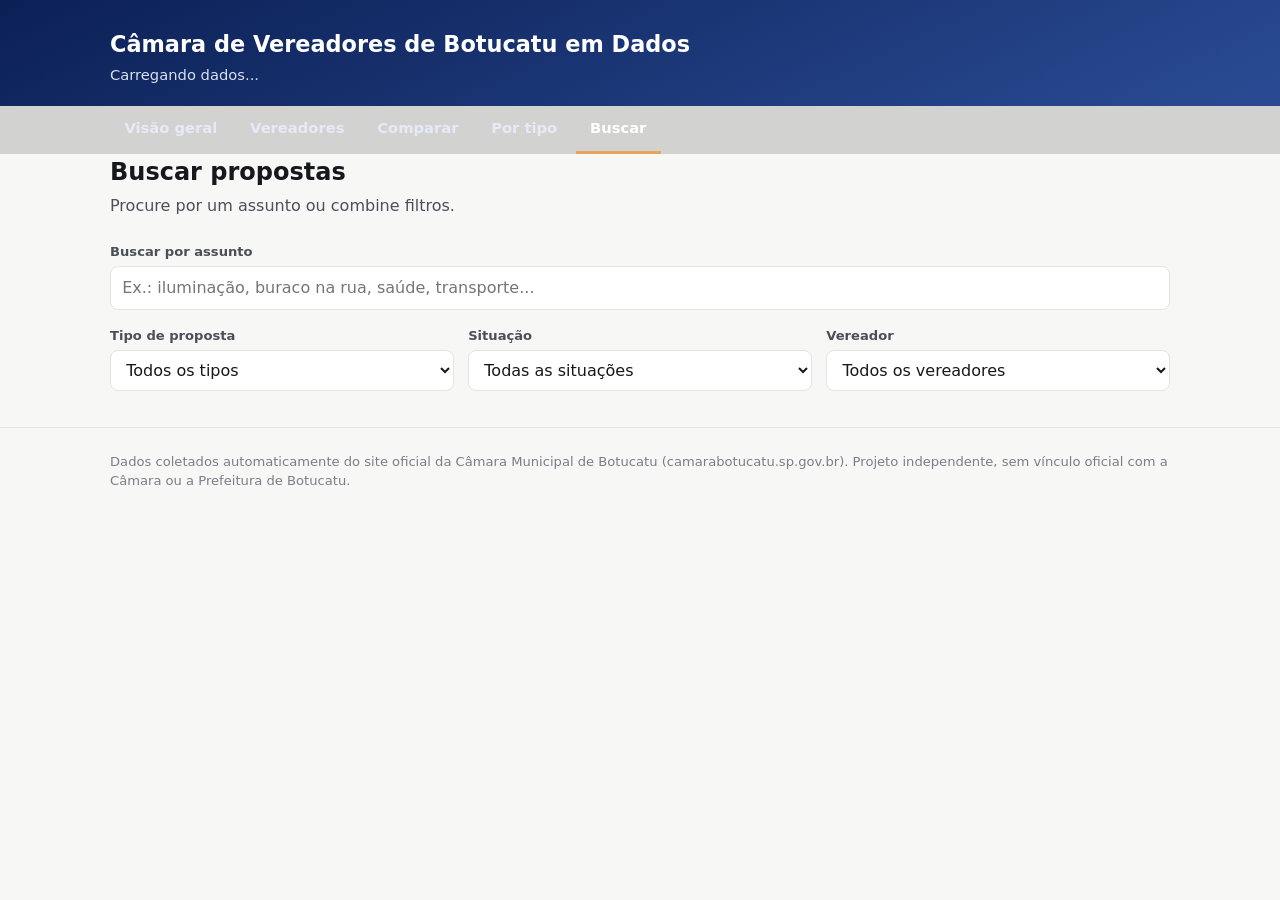
==== site/buscar.html @ a8df569b "Adiciona site público estático (HTML/CSS/JS) com identidade visual da Câmara 5 páginas (visão geral," ====
<!doctype html>
<html lang="pt-BR">
<head>
<meta charset="utf-8">
<meta name="viewport" content="width=device-width, initial-scale=1">
<title>Buscar propostas — Câmara de Botucatu em Dados</title>
<meta name="description" content="Busque propostas dos vereadores de Botucatu por assunto, tipo, situação ou vereador.">
<link rel="stylesheet" href="assets/style.css">
</head>
<body>
<header class="site-header" id="site-header"></header>
<nav class="site-nav" id="site-nav"></nav>

<main class="container">
  <h2 class="page-title">Buscar propostas</h2>
  <p class="page-subtitle">Procure por um assunto ou combine filtros.</p>

  <div class="field">
    <label class="field-label" for="f-texto">Buscar por assunto</label>
    <input type="search" id="f-texto" placeholder="Ex.: iluminação, buraco na rua, saúde, transporte...">
  </div>

  <div class="filters-row">
    <div class="field"><label class="field-label" for="f-tipo">Tipo de proposta</label><select id="f-tipo"><option value="">Todos os tipos</option></select></div>
    <div class="field"><label class="field-label" for="f-situacao">Situação</label><select id="f-situacao"><option value="">Todas as situações</option></select></div>
    <div class="field"><label class="field-label" for="f-vereador">Vereador</label><select id="f-vereador"><option value="">Todos os vereadores</option></select></div>
  </div>

  <p id="contador-resultados" class="section-caption"></p>
  <div id="tabela-busca"></div>
</main>

<footer class="site-footer" id="site-footer"></footer>

<script src="assets/data.js"></script>
<script src="assets/layout.js"></script>
<script>
montarLayout("buscar");

CamaraData.carregar().then(({ proposituras, vereadores, meta }) => {
  atualizarCabecalho(meta);

  const selTipo = document.getElementById("f-tipo");
  const selSituacao = document.getElementById("f-situacao");
  const selVereador = document.getElementById("f-vereador");
  const inputTexto = document.getElementById("f-texto");

  [...new Set(proposituras.map((p) => p.tipo))].sort().forEach((t) => {
    selTipo.innerHTML += `<option value="${CamaraData.escapeHtml(t)}">${CamaraData.escapeHtml(t)}</option>`;
  });
  [...new Set(proposituras.map((p) => p.situacao).filter(Boolean))].sort().forEach((s) => {
    selSituacao.innerHTML += `<option value="${CamaraData.escapeHtml(s)}">${CamaraData.escapeHtml(s)}</option>`;
  });
  vereadores
    .slice()
    .sort((a, b) => CamaraData.nomeExibicao(a).localeCompare(CamaraData.nomeExibicao(b)))
    .forEach((v) => {
    selVereador.innerHTML += `<option value="${v.id}">${CamaraData.escapeHtml(CamaraData.nomeExibicao(v))}</option>`;
  });

  function aplicarFiltros() {
    let resultado = proposituras;
    const texto = inputTexto.value.trim().toLowerCase();
    if (texto) resultado = resultado.filter((p) => (p.ementa || "").toLowerCase().includes(texto));
    if (selTipo.value) resultado = resultado.filter((p) => p.tipo === selTipo.value);
    if (selSituacao.value) resultado = resultado.filter((p) => p.situacao === selSituacao.value);
    if (selVereador.value) {
      const idVereador = Number(selVereador.value);
      resultado = resultado.filter((p) => (p.autores || []).includes(idVereador));
    }
    document.getElementById("contador-resultados").textContent = `${resultado.length} resultado(s)`;
    CamaraData.tabelaProposituras("tabela-busca", resultado);
  }

  [inputTexto, selTipo, selSituacao, selVereador].forEach((el) => el.addEventListener("input", aplicarFiltros));
  aplicarFiltros();
});
</script>
</body>
</html>
---- site/assets/style.css ----
/* Câmara de Botucatu em Dados — identidade visual baseada no site oficial
   (camarabotucatu.sp.gov.br): azul-marinho + dourado. */

:root {
  color-scheme: light;
  --navy: #0b2055;
  --navy-light: #2a4b94;
  --gold: #e5a45a;
  --gold-dark: #b97a2e;

  --bg: #f7f7f5;
  --surface: #ffffff;
  --text: #16181d;
  --text-secondary: #4b4f58;
  --text-muted: #7a7e87;
  --border: #e4e4e0;

  /* paleta categórica validada (acessível) - usada só para dados, não para o chrome */
  --cat-normativos: #2a78d6;
  --cat-fiscalizacao: #eb6834;
  --cat-manifestacoes: #1baf7a;
  --cat-outros: #eda100;

  /* status (fixos, com significado - nunca reaproveitados como cor de série) */
  --status-aprovado: #0ca30c;
  --status-rejeitado: #d03b3b;
  --status-tramitando: #d98c00;
  --status-arquivado: #ec835a;
  --status-outro: #7a7e87;

  --radius: 12px;
  --shadow: 0 1px 2px rgba(11, 32, 85, 0.06), 0 1px 12px rgba(11, 32, 85, 0.06);
}

@media (prefers-color-scheme: dark) {
  :root:where(:not([data-theme="light"])) {
    color-scheme: dark;
    --bg: #0f1115;
    --surface: #171a21;
    --text: #f3f4f6;
    --text-secondary: #c3c6cf;
    --text-muted: #8b8f99;
    --border: #2a2e37;
    --shadow: 0 1px 2px rgba(0, 0, 0, 0.3), 0 1px 12px rgba(0, 0, 0, 0.3);
  }
}
:root[data-theme="dark"] {
  color-scheme: dark;
  --bg: #0f1115;
  --surface: #171a21;
  --text: #f3f4f6;
  --text-secondary: #c3c6cf;
  --text-muted: #8b8f99;
  --border: #2a2e37;
  --shadow: 0 1px 2px rgba(0, 0, 0, 0.3), 0 1px 12px rgba(0, 0, 0, 0.3);
}

* { box-sizing: border-box; }

html, body {
  margin: 0;
  padding: 0;
  background: var(--bg);
  color: var(--text);
  font-family: system-ui, -apple-system, "Segoe UI", Roboto, sans-serif;
  line-height: 1.5;
  -webkit-font-smoothing: antialiased;
}

a { color: var(--navy-light); }
:root[data-theme="dark"] a, @media (prefers-color-scheme: dark) { }
a:hover { color: var(--gold-dark); }

.container {
  max-width: 1100px;
  margin: 0 auto;
  padding: 0 1.25rem;
}

/* ---------- Cabeçalho ---------- */
.site-header {
  background: linear-gradient(155deg, var(--navy) 0%, var(--navy-light) 100%);
  color: #fff;
  padding: 1.75rem 0 1.25rem;
}
.site-header .container {
  display: flex;
  align-items: center;
  gap: 1rem;
  flex-wrap: wrap;
}
.site-header img.brasao {
  height: 56px;
  width: auto;
  filter: drop-shadow(1px 1px 3px rgba(0,0,0,.35));
}
.site-header h1 {
  font-size: 1.4rem;
  margin: 0;
  font-weight: 700;
}
.site-header p {
  margin: .15rem 0 0;
  color: #dbe0f0;
  font-size: .92rem;
  max-width: 640px;
}
.header-text { flex: 1; min-width: 240px; }

/* ---------- Navegação ---------- */
.site-nav {
  background: rgba(0,0,0,.15);
}
.site-nav .container {
  display: flex;
  gap: .25rem;
  flex-wrap: wrap;
}
.site-nav a {
  color: #e7eaf6;
  text-decoration: none;
  padding: .7rem .9rem;
  font-size: .92rem;
  font-weight: 600;
  border-bottom: 3px solid transparent;
  transition: border-color .15s ease, color .15s ease;
}
.site-nav a:hover { color: #fff; }
.site-nav a.active {
  color: #fff;
  border-bottom-color: var(--gold);
}

/* ---------- Layout geral ---------- */
main { padding: 1.75rem 0 3rem; }
h2.page-title { font-size: 1.5rem; margin: 0 0 .25rem; }
.page-subtitle { color: var(--text-secondary); margin: 0 0 1.5rem; max-width: 720px; }
.section-title { font-size: 1.1rem; margin: 2rem 0 .25rem; }
.section-caption { color: var(--text-muted); font-size: .88rem; margin: 0 0 1rem; }

/* ---------- Cartões / grid ---------- */
.grid {
  display: grid;
  gap: 1rem;
  grid-template-columns: repeat(auto-fit, minmax(200px, 1fr));
}
.card {
  background: var(--surface);
  border: 1px solid var(--border);
  border-radius: var(--radius);
  box-shadow: var(--shadow);
  padding: 1.1rem 1.25rem;
}
.stat-tile .stat-label {
  font-size: .82rem;
  color: var(--text-muted);
  margin: 0 0 .35rem;
}
.stat-tile .stat-value {
  font-size: 1.9rem;
  font-weight: 700;
  color: var(--navy);
}
:root[data-theme="dark"] .stat-tile .stat-value,
@media (prefers-color-scheme: dark) { .stat-tile .stat-value { color: #7fa6ef; } }

.chart-card { padding: 1.25rem; }
.chart-wrap { position: relative; height: 320px; }

/* ---------- Botões / controles ---------- */
.btn {
  display: inline-block;
  background: var(--navy);
  color: #fff;
  border: none;
  border-radius: 999px;
  padding: .5rem 1rem;
  font-size: .85rem;
  font-weight: 600;
  text-decoration: none;
  cursor: pointer;
}
.btn:hover { background: var(--navy-light); color: #fff; }
.btn-gold { background: var(--gold); color: #35240a; }
.btn-gold:hover { background: var(--gold-dark); color: #fff; }

select, input[type="text"], input[type="search"] {
  font: inherit;
  padding: .55rem .7rem;
  border: 1px solid var(--border);
  border-radius: 8px;
  background: var(--surface);
  color: var(--text);
  width: 100%;
}
label.field-label {
  display: block;
  font-size: .82rem;
  font-weight: 600;
  color: var(--text-secondary);
  margin: 0 0 .3rem;
}
.field { margin-bottom: 1rem; }
.filters-row {
  display: grid;
  gap: .9rem;
  grid-template-columns: repeat(auto-fit, minmax(180px, 1fr));
  margin-bottom: 1.25rem;
}

/* pills de família / tipo de atuação (radio-like) */
.pill-group { display: flex; gap: .5rem; flex-wrap: wrap; margin-bottom: 1rem; }
.pill {
  border: 1.5px solid var(--border);
  background: var(--surface);
  color: var(--text-secondary);
  border-radius: 999px;
  padding: .45rem .9rem;
  font-size: .85rem;
  font-weight: 600;
  cursor: pointer;
}
.pill.active {
  border-color: var(--navy);
  background: var(--navy);
  color: #fff;
}

/* ---------- Tabela ---------- */
.table-wrap { overflow-x: auto; border: 1px solid var(--border); border-radius: var(--radius); }
table { width: 100%; border-collapse: collapse; background: var(--surface); font-size: .9rem; }
th, td { text-align: left; padding: .6rem .8rem; border-bottom: 1px solid var(--border); white-space: nowrap; }
td.wrap, th.wrap { white-space: normal; }
th { color: var(--text-muted); font-size: .78rem; text-transform: uppercase; letter-spacing: .03em; }
tbody tr:hover { background: rgba(11,32,85,.04); }
:root[data-theme="dark"] tbody tr:hover { background: rgba(255,255,255,.04); }

/* status pill dentro de tabela */
.status-pill {
  display: inline-block;
  padding: .15rem .55rem;
  border-radius: 999px;
  font-size: .78rem;
  font-weight: 600;
  color: #fff;
}

/* ---------- Perfil do vereador ---------- */
.perfil-header { display: flex; gap: 1.25rem; flex-wrap: wrap; align-items: flex-start; }
.perfil-header img.foto {
  width: 140px; height: 140px; object-fit: cover;
  border-radius: var(--radius);
  border: 1px solid var(--border);
  background: var(--surface);
}
.perfil-info { flex: 1; min-width: 240px; }
.perfil-info h2 { margin: 0 0 .25rem; }
details { margin-top: .6rem; }
details summary { cursor: pointer; font-weight: 600; color: var(--navy-light); }
:root[data-theme="dark"] details summary { color: #9db6ec; }

/* ---------- Rodapé ---------- */
.site-footer {
  border-top: 1px solid var(--border);
  color: var(--text-muted);
  font-size: .82rem;
  padding: 1.5rem 0 2.5rem;
}

/* ---------- Utilidades ---------- */
.empty-state { color: var(--text-muted); font-style: italic; padding: 1rem 0; }
.skeleton { color: var(--text-muted); }
.legend { display: flex; gap: 1rem; flex-wrap: wrap; font-size: .82rem; color: var(--text-secondary); margin-top: .5rem; }
.legend .dot { display: inline-block; width: 10px; height: 10px; border-radius: 50%; margin-right: .35rem; vertical-align: middle; }

@media (max-width: 640px) {
  .site-header h1 { font-size: 1.15rem; }
  .stat-tile .stat-value { font-size: 1.5rem; }
}
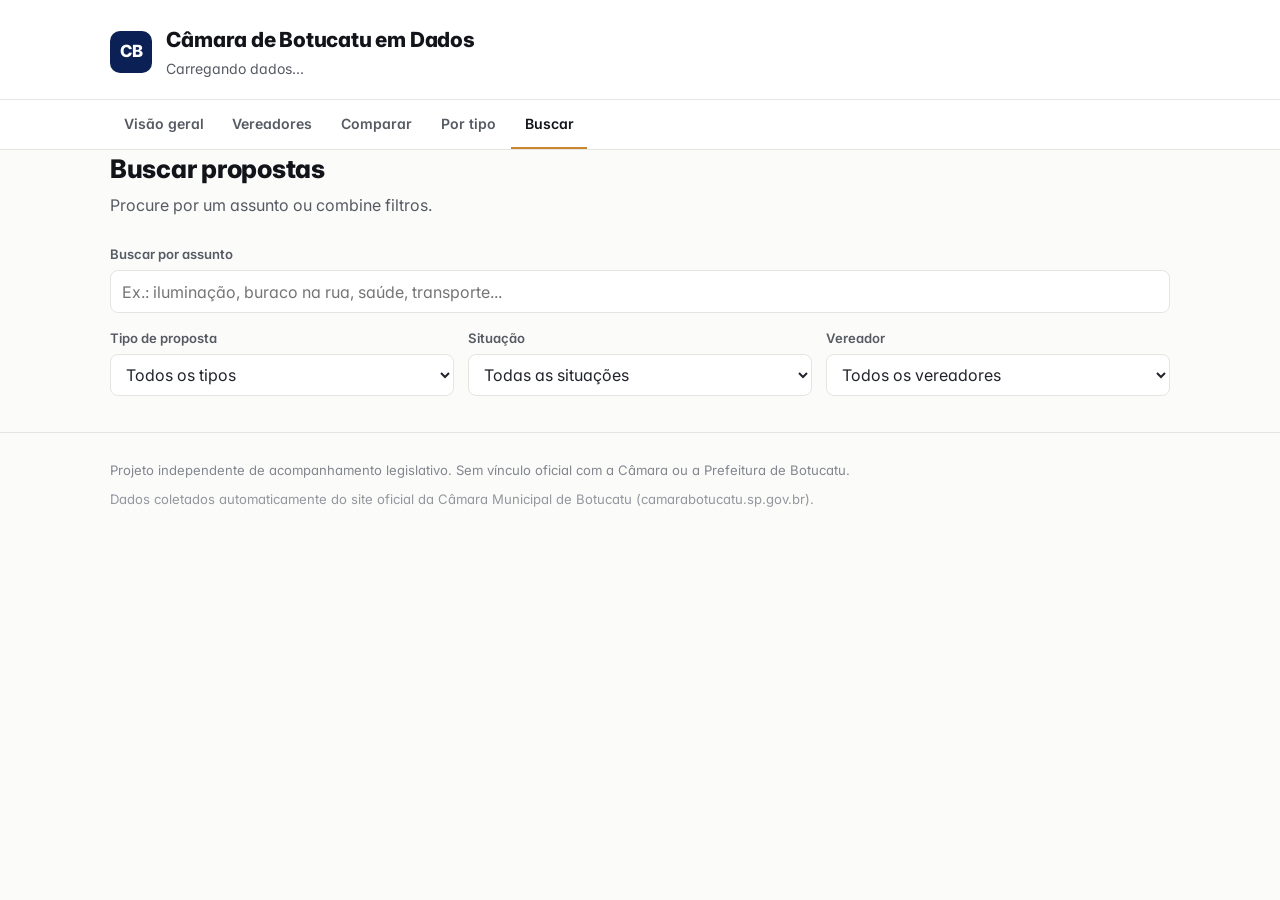
==== commit 0781664f: "Redesenha identidade visual do site e adiciona roadmap do projeto Site deixa de usar o navy/dourado " ====
--- a/site/buscar.html
+++ b/site/buscar.html
@@ -5,6 +5,9 @@
 <meta name="viewport" content="width=device-width, initial-scale=1">
 <title>Buscar propostas — Câmara de Botucatu em Dados</title>
 <meta name="description" content="Busque propostas dos vereadores de Botucatu por assunto, tipo, situação ou vereador.">
+<link rel="preconnect" href="https://fonts.googleapis.com">
+<link rel="preconnect" href="https://fonts.gstatic.com" crossorigin>
+<link href="https://fonts.googleapis.com/css2?family=Inter:wght@400;600;700;800&display=swap" rel="stylesheet">
 <link rel="stylesheet" href="assets/style.css">
 </head>
 <body>
--- a/site/assets/style.css
+++ b/site/assets/style.css
@@ -1,19 +1,21 @@
-/* Câmara de Botucatu em Dados — identidade visual baseada no site oficial
-   (camarabotucatu.sp.gov.br): azul-marinho + dourado. */
+/* Câmara de Botucatu em Dados — ferramenta independente de acompanhamento
+   legislativo. Usa o azul-marinho da Câmara apenas como referência sutil
+   (texto/acentos), não como identidade visual copiada - o objetivo é parecer
+   um produto de dados moderno, não uma extensão do site institucional. */
 
 :root {
   color-scheme: light;
   --navy: #0b2055;
-  --navy-light: #2a4b94;
-  --gold: #e5a45a;
-  --gold-dark: #b97a2e;
-
-  --bg: #f7f7f5;
+  --navy-soft: #eef1f9;
+  --gold: #c8862f;
+
+  --ink: #12141a;
+  --bg: #fbfbfa;
   --surface: #ffffff;
-  --text: #16181d;
-  --text-secondary: #4b4f58;
-  --text-muted: #7a7e87;
-  --border: #e4e4e0;
+  --text: #21242b;
+  --text-secondary: #565a63;
+  --text-muted: #83868f;
+  --border: #e6e5e1;
 
   /* paleta categórica validada (acessível) - usada só para dados, não para o chrome */
   --cat-normativos: #2a78d6;
@@ -26,33 +28,37 @@
   --status-rejeitado: #d03b3b;
   --status-tramitando: #d98c00;
   --status-arquivado: #ec835a;
-  --status-outro: #7a7e87;
-
-  --radius: 12px;
-  --shadow: 0 1px 2px rgba(11, 32, 85, 0.06), 0 1px 12px rgba(11, 32, 85, 0.06);
+  --status-outro: #83868f;
+
+  --radius: 10px;
+  --shadow: 0 1px 2px rgba(18, 20, 26, 0.04), 0 4px 16px rgba(18, 20, 26, 0.04);
 }
 
 @media (prefers-color-scheme: dark) {
   :root:where(:not([data-theme="light"])) {
     color-scheme: dark;
+    --navy-soft: #182036;
     --bg: #0f1115;
     --surface: #171a21;
-    --text: #f3f4f6;
-    --text-secondary: #c3c6cf;
-    --text-muted: #8b8f99;
+    --ink: #f4f5f7;
+    --text: #e7e8ea;
+    --text-secondary: #b7bac2;
+    --text-muted: #888c96;
     --border: #2a2e37;
-    --shadow: 0 1px 2px rgba(0, 0, 0, 0.3), 0 1px 12px rgba(0, 0, 0, 0.3);
+    --shadow: 0 1px 2px rgba(0, 0, 0, 0.3), 0 4px 16px rgba(0, 0, 0, 0.3);
   }
 }
 :root[data-theme="dark"] {
   color-scheme: dark;
+  --navy-soft: #182036;
   --bg: #0f1115;
   --surface: #171a21;
-  --text: #f3f4f6;
-  --text-secondary: #c3c6cf;
-  --text-muted: #8b8f99;
+  --ink: #f4f5f7;
+  --text: #e7e8ea;
+  --text-secondary: #b7bac2;
+  --text-muted: #888c96;
   --border: #2a2e37;
-  --shadow: 0 1px 2px rgba(0, 0, 0, 0.3), 0 1px 12px rgba(0, 0, 0, 0.3);
+  --shadow: 0 1px 2px rgba(0, 0, 0, 0.3), 0 4px 16px rgba(0, 0, 0, 0.3);
 }
 
 * { box-sizing: border-box; }
@@ -62,14 +68,16 @@
   padding: 0;
   background: var(--bg);
   color: var(--text);
-  font-family: system-ui, -apple-system, "Segoe UI", Roboto, sans-serif;
+  font-family: "Inter", system-ui, -apple-system, "Segoe UI", sans-serif;
   line-height: 1.5;
   -webkit-font-smoothing: antialiased;
-}
-
-a { color: var(--navy-light); }
-:root[data-theme="dark"] a, @media (prefers-color-scheme: dark) { }
-a:hover { color: var(--gold-dark); }
+  font-feature-settings: "cv11", "ss01";
+}
+
+h1, h2, h3, .stat-value { letter-spacing: -0.01em; }
+
+a { color: var(--navy); text-underline-offset: 2px; }
+a:hover { color: var(--gold); }
 
 .container {
   max-width: 1100px;
@@ -79,69 +87,82 @@
 
 /* ---------- Cabeçalho ---------- */
 .site-header {
-  background: linear-gradient(155deg, var(--navy) 0%, var(--navy-light) 100%);
-  color: #fff;
-  padding: 1.75rem 0 1.25rem;
+  background: var(--surface);
+  border-bottom: 1px solid var(--border);
+  padding: 1.5rem 0 1.25rem;
 }
 .site-header .container {
   display: flex;
   align-items: center;
-  gap: 1rem;
+  gap: .9rem;
   flex-wrap: wrap;
 }
-.site-header img.brasao {
-  height: 56px;
-  width: auto;
-  filter: drop-shadow(1px 1px 3px rgba(0,0,0,.35));
+.site-header .brandmark {
+  width: 42px;
+  height: 42px;
+  flex: none;
+  border-radius: 10px;
+  background: var(--navy);
+  color: #fff;
+  display: flex;
+  align-items: center;
+  justify-content: center;
+  font-weight: 800;
+  font-size: 1.05rem;
 }
 .site-header h1 {
-  font-size: 1.4rem;
+  font-size: 1.3rem;
   margin: 0;
-  font-weight: 700;
+  font-weight: 800;
+  color: var(--ink);
 }
 .site-header p {
-  margin: .15rem 0 0;
-  color: #dbe0f0;
-  font-size: .92rem;
+  margin: .2rem 0 0;
+  color: var(--text-secondary);
+  font-size: .88rem;
   max-width: 640px;
 }
 .header-text { flex: 1; min-width: 240px; }
 
 /* ---------- Navegação ---------- */
 .site-nav {
-  background: rgba(0,0,0,.15);
+  background: var(--surface);
+  border-bottom: 1px solid var(--border);
+  position: sticky;
+  top: 0;
+  z-index: 10;
 }
 .site-nav .container {
   display: flex;
-  gap: .25rem;
+  gap: .1rem;
   flex-wrap: wrap;
 }
 .site-nav a {
-  color: #e7eaf6;
+  color: var(--text-secondary);
   text-decoration: none;
-  padding: .7rem .9rem;
-  font-size: .92rem;
-  font-weight: 600;
-  border-bottom: 3px solid transparent;
+  padding: .8rem .85rem;
+  font-size: .88rem;
+  font-weight: 600;
+  border-bottom: 2px solid transparent;
   transition: border-color .15s ease, color .15s ease;
 }
-.site-nav a:hover { color: #fff; }
+.site-nav a:hover { color: var(--ink); }
 .site-nav a.active {
-  color: #fff;
+  color: var(--ink);
   border-bottom-color: var(--gold);
 }
 
 /* ---------- Layout geral ---------- */
-main { padding: 1.75rem 0 3rem; }
-h2.page-title { font-size: 1.5rem; margin: 0 0 .25rem; }
-.page-subtitle { color: var(--text-secondary); margin: 0 0 1.5rem; max-width: 720px; }
-.section-title { font-size: 1.1rem; margin: 2rem 0 .25rem; }
-.section-caption { color: var(--text-muted); font-size: .88rem; margin: 0 0 1rem; }
+main { padding: 2rem 0 3rem; }
+h2.page-title { font-size: 1.6rem; margin: 0 0 .3rem; font-weight: 800; color: var(--ink); }
+.page-subtitle { color: var(--text-secondary); margin: 0 0 1.75rem; max-width: 720px; }
+.section-title { font-size: 1.05rem; margin: 2.25rem 0 .3rem; font-weight: 700; color: var(--ink); }
+.section-caption { color: var(--text-muted); font-size: .86rem; margin: 0 0 1rem; }
 
 /* ---------- Cartões / grid ---------- */
 .grid {
   display: grid;
-  gap: 1rem;
+  gap: .9rem;
   grid-template-columns: repeat(auto-fit, minmax(200px, 1fr));
 }
 .card {
@@ -151,18 +172,22 @@
   box-shadow: var(--shadow);
   padding: 1.1rem 1.25rem;
 }
+.stat-tile { position: relative; overflow: hidden; }
 .stat-tile .stat-label {
-  font-size: .82rem;
+  font-size: .8rem;
   color: var(--text-muted);
-  margin: 0 0 .35rem;
+  margin: 0 0 .4rem;
+  font-weight: 600;
 }
 .stat-tile .stat-value {
-  font-size: 1.9rem;
-  font-weight: 700;
+  font-size: 2rem;
+  font-weight: 800;
   color: var(--navy);
 }
-:root[data-theme="dark"] .stat-tile .stat-value,
-@media (prefers-color-scheme: dark) { .stat-tile .stat-value { color: #7fa6ef; } }
+:root[data-theme="dark"] .stat-tile .stat-value { color: #8fb3ef; }
+@media (prefers-color-scheme: dark) {
+  :root:where(:not([data-theme="light"])) .stat-tile .stat-value { color: #8fb3ef; }
+}
 
 .chart-card { padding: 1.25rem; }
 .chart-wrap { position: relative; height: 320px; }
@@ -170,19 +195,23 @@
 /* ---------- Botões / controles ---------- */
 .btn {
   display: inline-block;
+  background: transparent;
+  color: var(--navy);
+  border: 1.5px solid var(--border);
+  border-radius: 999px;
+  padding: .4rem .85rem;
+  font-size: .82rem;
+  font-weight: 600;
+  text-decoration: none;
+  cursor: pointer;
+}
+.btn:hover { border-color: var(--navy); background: var(--navy-soft); color: var(--navy); }
+.btn-primary {
   background: var(--navy);
   color: #fff;
-  border: none;
-  border-radius: 999px;
-  padding: .5rem 1rem;
-  font-size: .85rem;
-  font-weight: 600;
-  text-decoration: none;
-  cursor: pointer;
-}
-.btn:hover { background: var(--navy-light); color: #fff; }
-.btn-gold { background: var(--gold); color: #35240a; }
-.btn-gold:hover { background: var(--gold-dark); color: #fff; }
+  border-color: var(--navy);
+}
+.btn-primary:hover { background: #142a68; color: #fff; }
 
 select, input[type="text"], input[type="search"] {
   font: inherit;
@@ -193,6 +222,7 @@
   color: var(--text);
   width: 100%;
 }
+select:focus, input:focus { outline: 2px solid var(--navy-soft); border-color: var(--navy); }
 label.field-label {
   display: block;
   font-size: .82rem;
@@ -222,58 +252,65 @@
 }
 .pill.active {
   border-color: var(--navy);
-  background: var(--navy);
-  color: #fff;
+  background: var(--navy-soft);
+  color: var(--navy);
 }
 
 /* ---------- Tabela ---------- */
 .table-wrap { overflow-x: auto; border: 1px solid var(--border); border-radius: var(--radius); }
-table { width: 100%; border-collapse: collapse; background: var(--surface); font-size: .9rem; }
-th, td { text-align: left; padding: .6rem .8rem; border-bottom: 1px solid var(--border); white-space: nowrap; }
+table { width: 100%; border-collapse: collapse; background: var(--surface); font-size: .89rem; }
+th, td { text-align: left; padding: .65rem .8rem; border-bottom: 1px solid var(--border); white-space: nowrap; }
 td.wrap, th.wrap { white-space: normal; }
-th { color: var(--text-muted); font-size: .78rem; text-transform: uppercase; letter-spacing: .03em; }
-tbody tr:hover { background: rgba(11,32,85,.04); }
-:root[data-theme="dark"] tbody tr:hover { background: rgba(255,255,255,.04); }
+th { color: var(--text-muted); font-size: .76rem; text-transform: uppercase; letter-spacing: .04em; font-weight: 700; }
+tbody tr:hover { background: var(--navy-soft); }
 
 /* status pill dentro de tabela */
 .status-pill {
   display: inline-block;
   padding: .15rem .55rem;
   border-radius: 999px;
-  font-size: .78rem;
-  font-weight: 600;
+  font-size: .76rem;
+  font-weight: 700;
   color: #fff;
 }
 
 /* ---------- Perfil do vereador ---------- */
 .perfil-header { display: flex; gap: 1.25rem; flex-wrap: wrap; align-items: flex-start; }
 .perfil-header img.foto {
-  width: 140px; height: 140px; object-fit: cover;
+  width: 132px; height: 132px; object-fit: cover;
   border-radius: var(--radius);
   border: 1px solid var(--border);
   background: var(--surface);
 }
 .perfil-info { flex: 1; min-width: 240px; }
-.perfil-info h2 { margin: 0 0 .25rem; }
+.perfil-info h2 { margin: 0 0 .25rem; font-weight: 800; color: var(--ink); }
 details { margin-top: .6rem; }
-details summary { cursor: pointer; font-weight: 600; color: var(--navy-light); }
-:root[data-theme="dark"] details summary { color: #9db6ec; }
+details summary { cursor: pointer; font-weight: 600; color: var(--navy); }
 
 /* ---------- Rodapé ---------- */
 .site-footer {
   border-top: 1px solid var(--border);
   color: var(--text-muted);
   font-size: .82rem;
-  padding: 1.5rem 0 2.5rem;
-}
+  padding: 1.75rem 0 2.5rem;
+}
+.site-footer .fonte-oficial {
+  display: flex;
+  align-items: center;
+  gap: .5rem;
+  margin-top: .6rem;
+  opacity: .85;
+}
+.site-footer .fonte-oficial img { height: 22px; width: auto; }
 
 /* ---------- Utilidades ---------- */
 .empty-state { color: var(--text-muted); font-style: italic; padding: 1rem 0; }
-.skeleton { color: var(--text-muted); }
 .legend { display: flex; gap: 1rem; flex-wrap: wrap; font-size: .82rem; color: var(--text-secondary); margin-top: .5rem; }
 .legend .dot { display: inline-block; width: 10px; height: 10px; border-radius: 50%; margin-right: .35rem; vertical-align: middle; }
 
 @media (max-width: 640px) {
-  .site-header h1 { font-size: 1.15rem; }
-  .stat-tile .stat-value { font-size: 1.5rem; }
-}
+  .site-header h1 { font-size: 1.1rem; }
+  .stat-tile .stat-value { font-size: 1.6rem; }
+  .site-nav .container { gap: 0; }
+  .site-nav a { padding: .7rem .55rem; font-size: .82rem; }
+}
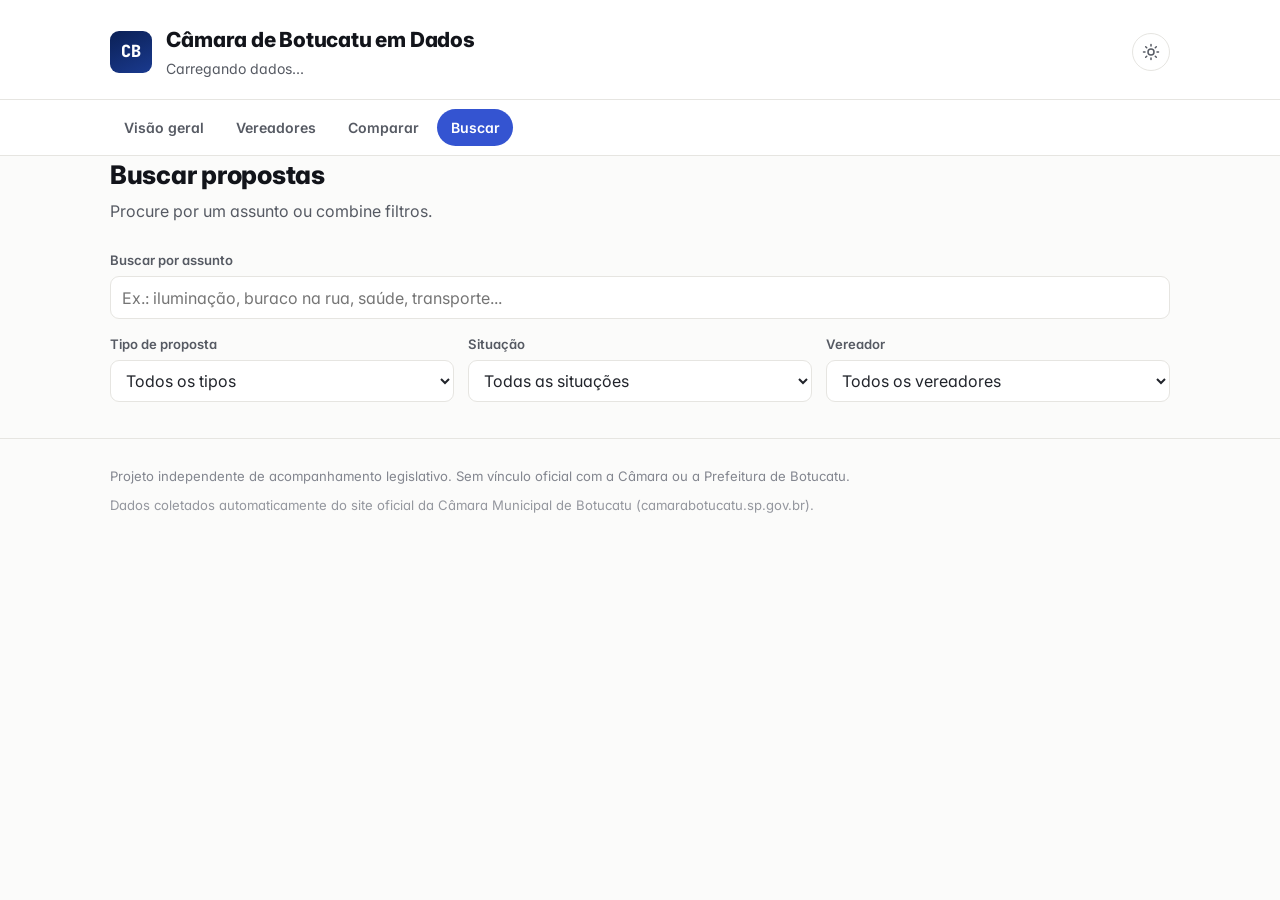
==== commit 4aef5748: "Modernização visual: identidade tipo dashboard SaaS - Números em fonte monoespaçada (JetBrains Mono)" ====
--- a/site/buscar.html
+++ b/site/buscar.html
@@ -2,12 +2,13 @@
 <html lang="pt-BR">
 <head>
 <meta charset="utf-8">
+<script>(function(){var t=localStorage.getItem("tema");if(t)document.documentElement.setAttribute("data-theme",t);})();</script>
 <meta name="viewport" content="width=device-width, initial-scale=1">
 <title>Buscar propostas — Câmara de Botucatu em Dados</title>
 <meta name="description" content="Busque propostas dos vereadores de Botucatu por assunto, tipo, situação ou vereador.">
 <link rel="preconnect" href="https://fonts.googleapis.com">
 <link rel="preconnect" href="https://fonts.gstatic.com" crossorigin>
-<link href="https://fonts.googleapis.com/css2?family=Inter:wght@400;600;700;800&display=swap" rel="stylesheet">
+<link href="https://fonts.googleapis.com/css2?family=Inter:wght@400;500;600;700;800&family=JetBrains+Mono:wght@500;700&display=swap" rel="stylesheet">
 <link rel="stylesheet" href="assets/style.css">
 </head>
 <body>
--- a/site/assets/style.css
+++ b/site/assets/style.css
@@ -8,14 +8,19 @@
   --navy: #0b2055;
   --navy-soft: #eef1f9;
   --gold: #c8862f;
+  --accent: #3454d1;
+  --accent-soft: #e8ecfc;
+  --accent-ink: #ffffff;
 
   --ink: #12141a;
   --bg: #fbfbfa;
   --surface: #ffffff;
+  --surface-raised: #ffffff;
   --text: #21242b;
   --text-secondary: #565a63;
   --text-muted: #83868f;
   --border: #e6e5e1;
+  --border-strong: #d8d7d1;
 
   /* paleta categórica validada (acessível) - usada só para dados, não para o chrome */
   --cat-normativos: #2a78d6;
@@ -30,35 +35,52 @@
   --status-arquivado: #ec835a;
   --status-outro: #83868f;
 
-  --radius: 10px;
-  --shadow: 0 1px 2px rgba(18, 20, 26, 0.04), 0 4px 16px rgba(18, 20, 26, 0.04);
+  --font: "Inter", system-ui, -apple-system, "Segoe UI", sans-serif;
+  --mono: "JetBrains Mono", ui-monospace, "SFMono-Regular", Menlo, Consolas, monospace;
+
+  --radius: 14px;
+  --radius-sm: 9px;
+  --shadow: 0 1px 1px rgba(18, 20, 26, 0.03), 0 2px 8px rgba(18, 20, 26, 0.05);
+  --shadow-hover: 0 2px 4px rgba(18, 20, 26, 0.05), 0 10px 24px rgba(18, 20, 26, 0.08);
 }
 
 @media (prefers-color-scheme: dark) {
   :root:where(:not([data-theme="light"])) {
     color-scheme: dark;
     --navy-soft: #182036;
-    --bg: #0f1115;
-    --surface: #171a21;
+    --accent: #7c94f5;
+    --accent-soft: #1d2542;
+    --accent-ink: #0f1115;
+    --bg: #0b0d11;
+    --surface: #14161c;
+    --surface-raised: #191c23;
     --ink: #f4f5f7;
     --text: #e7e8ea;
     --text-secondary: #b7bac2;
     --text-muted: #888c96;
-    --border: #2a2e37;
-    --shadow: 0 1px 2px rgba(0, 0, 0, 0.3), 0 4px 16px rgba(0, 0, 0, 0.3);
+    --border: #262932;
+    --border-strong: #33363f;
+    --shadow: 0 1px 1px rgba(0, 0, 0, 0.35), 0 2px 8px rgba(0, 0, 0, 0.35);
+    --shadow-hover: 0 2px 4px rgba(0, 0, 0, 0.4), 0 12px 28px rgba(0, 0, 0, 0.45);
   }
 }
 :root[data-theme="dark"] {
   color-scheme: dark;
   --navy-soft: #182036;
-  --bg: #0f1115;
-  --surface: #171a21;
+  --accent: #7c94f5;
+  --accent-soft: #1d2542;
+  --accent-ink: #0f1115;
+  --bg: #0b0d11;
+  --surface: #14161c;
+  --surface-raised: #191c23;
   --ink: #f4f5f7;
   --text: #e7e8ea;
   --text-secondary: #b7bac2;
   --text-muted: #888c96;
-  --border: #2a2e37;
-  --shadow: 0 1px 2px rgba(0, 0, 0, 0.3), 0 4px 16px rgba(0, 0, 0, 0.3);
+  --border: #262932;
+  --border-strong: #33363f;
+  --shadow: 0 1px 1px rgba(0, 0, 0, 0.35), 0 2px 8px rgba(0, 0, 0, 0.35);
+  --shadow-hover: 0 2px 4px rgba(0, 0, 0, 0.4), 0 12px 28px rgba(0, 0, 0, 0.45);
 }
 
 * { box-sizing: border-box; }
@@ -68,15 +90,21 @@
   padding: 0;
   background: var(--bg);
   color: var(--text);
-  font-family: "Inter", system-ui, -apple-system, "Segoe UI", sans-serif;
+  font-family: var(--font);
   line-height: 1.5;
   -webkit-font-smoothing: antialiased;
   font-feature-settings: "cv11", "ss01";
+  transition: background-color .2s ease, color .2s ease;
 }
 
 h1, h2, h3, .stat-value { letter-spacing: -0.01em; }
 
-a { color: var(--navy); text-underline-offset: 2px; }
+.stat-value, .mono, td.num {
+  font-family: var(--mono);
+  font-variant-numeric: tabular-nums;
+}
+
+a { color: var(--accent); text-underline-offset: 2px; }
 a:hover { color: var(--gold); }
 
 .container {
@@ -101,14 +129,15 @@
   width: 42px;
   height: 42px;
   flex: none;
-  border-radius: 10px;
-  background: var(--navy);
+  border-radius: var(--radius-sm);
+  background: linear-gradient(155deg, var(--navy), #1a3a8f);
   color: #fff;
   display: flex;
   align-items: center;
   justify-content: center;
   font-weight: 800;
   font-size: 1.05rem;
+  font-family: var(--mono);
 }
 .site-header h1 {
   font-size: 1.3rem;
@@ -124,6 +153,26 @@
 }
 .header-text { flex: 1; min-width: 240px; }
 
+.theme-toggle {
+  flex: none;
+  width: 38px;
+  height: 38px;
+  display: flex;
+  align-items: center;
+  justify-content: center;
+  border: 1px solid var(--border);
+  border-radius: 999px;
+  background: var(--surface);
+  color: var(--text-secondary);
+  cursor: pointer;
+  transition: border-color .15s ease, color .15s ease, background-color .15s ease;
+}
+.theme-toggle:hover { border-color: var(--accent); color: var(--accent); }
+.theme-toggle svg { width: 18px; height: 18px; }
+.theme-toggle .icon-moon { display: none; }
+:root[data-theme="dark"] .theme-toggle .icon-sun { display: none; }
+:root[data-theme="dark"] .theme-toggle .icon-moon { display: block; }
+
 /* ---------- Navegação ---------- */
 .site-nav {
   background: var(--surface);
@@ -134,23 +183,26 @@
 }
 .site-nav .container {
   display: flex;
-  gap: .1rem;
+  gap: .3rem;
   flex-wrap: wrap;
+  padding-top: .55rem;
+  padding-bottom: .55rem;
 }
 .site-nav a {
   color: var(--text-secondary);
   text-decoration: none;
-  padding: .8rem .85rem;
+  padding: .5rem .85rem;
   font-size: .88rem;
   font-weight: 600;
-  border-bottom: 2px solid transparent;
-  transition: border-color .15s ease, color .15s ease;
-}
-.site-nav a:hover { color: var(--ink); }
+  border-radius: 999px;
+  transition: background-color .15s ease, color .15s ease;
+}
+.site-nav a:hover { color: var(--ink); background: var(--surface-raised); }
 .site-nav a.active {
-  color: var(--ink);
-  border-bottom-color: var(--gold);
-}
+  color: var(--accent-ink);
+  background: var(--accent);
+}
+.site-nav a.active:hover { color: var(--accent-ink); }
 
 /* ---------- Layout geral ---------- */
 main { padding: 2rem 0 3rem; }
@@ -171,23 +223,31 @@
   border-radius: var(--radius);
   box-shadow: var(--shadow);
   padding: 1.1rem 1.25rem;
-}
+  transition: box-shadow .18s ease, border-color .18s ease, transform .18s ease;
+}
+.card:hover { box-shadow: var(--shadow-hover); border-color: var(--border-strong); }
 .stat-tile { position: relative; overflow: hidden; }
+.stat-tile::before {
+  content: "";
+  position: absolute;
+  inset: 0 0 auto 0;
+  height: 3px;
+  background: linear-gradient(90deg, var(--accent), transparent);
+  opacity: .55;
+}
 .stat-tile .stat-label {
   font-size: .8rem;
   color: var(--text-muted);
-  margin: 0 0 .4rem;
+  margin: 0 0 .5rem;
   font-weight: 600;
 }
 .stat-tile .stat-value {
-  font-size: 2rem;
-  font-weight: 800;
-  color: var(--navy);
-}
-:root[data-theme="dark"] .stat-tile .stat-value { color: #8fb3ef; }
-@media (prefers-color-scheme: dark) {
-  :root:where(:not([data-theme="light"])) .stat-tile .stat-value { color: #8fb3ef; }
-}
+  font-size: 1.9rem;
+  font-weight: 700;
+  color: var(--ink);
+  overflow-wrap: break-word;
+}
+.stat-tile .stat-value.moeda { font-size: 1.25rem; white-space: nowrap; }
 
 .chart-card { padding: 1.25rem; }
 .chart-wrap { position: relative; height: 320px; }
@@ -195,34 +255,36 @@
 /* ---------- Botões / controles ---------- */
 .btn {
   display: inline-block;
-  background: transparent;
-  color: var(--navy);
-  border: 1.5px solid var(--border);
+  background: var(--surface);
+  color: var(--text);
+  border: 1px solid var(--border);
   border-radius: 999px;
   padding: .4rem .85rem;
   font-size: .82rem;
   font-weight: 600;
   text-decoration: none;
   cursor: pointer;
-}
-.btn:hover { border-color: var(--navy); background: var(--navy-soft); color: var(--navy); }
+  transition: border-color .15s ease, background-color .15s ease, color .15s ease;
+}
+.btn:hover { border-color: var(--accent); background: var(--accent-soft); color: var(--accent); }
 .btn-primary {
-  background: var(--navy);
-  color: #fff;
-  border-color: var(--navy);
-}
-.btn-primary:hover { background: #142a68; color: #fff; }
+  background: var(--accent);
+  color: var(--accent-ink);
+  border-color: var(--accent);
+}
+.btn-primary:hover { filter: brightness(1.08); color: var(--accent-ink); }
 
 select, input[type="text"], input[type="search"] {
   font: inherit;
   padding: .55rem .7rem;
   border: 1px solid var(--border);
-  border-radius: 8px;
+  border-radius: var(--radius-sm);
   background: var(--surface);
   color: var(--text);
   width: 100%;
-}
-select:focus, input:focus { outline: 2px solid var(--navy-soft); border-color: var(--navy); }
+  transition: border-color .15s ease;
+}
+select:focus, input:focus { outline: 2px solid var(--accent-soft); border-color: var(--accent); }
 label.field-label {
   display: block;
   font-size: .82rem;
@@ -251,9 +313,9 @@
   cursor: pointer;
 }
 .pill.active {
-  border-color: var(--navy);
-  background: var(--navy-soft);
-  color: var(--navy);
+  border-color: var(--accent);
+  background: var(--accent-soft);
+  color: var(--accent);
 }
 
 /* ---------- Tabela ---------- */
@@ -262,7 +324,7 @@
 th, td { text-align: left; padding: .65rem .8rem; border-bottom: 1px solid var(--border); white-space: nowrap; }
 td.wrap, th.wrap { white-space: normal; }
 th { color: var(--text-muted); font-size: .76rem; text-transform: uppercase; letter-spacing: .04em; font-weight: 700; }
-tbody tr:hover { background: var(--navy-soft); }
+tbody tr:hover { background: var(--accent-soft); }
 
 /* status pill dentro de tabela */
 .status-pill {
@@ -285,7 +347,7 @@
 .perfil-info { flex: 1; min-width: 240px; }
 .perfil-info h2 { margin: 0 0 .25rem; font-weight: 800; color: var(--ink); }
 details { margin-top: .6rem; }
-details summary { cursor: pointer; font-weight: 600; color: var(--navy); }
+details summary { cursor: pointer; font-weight: 600; color: var(--accent); }
 
 /* ---------- Rodapé ---------- */
 .site-footer {
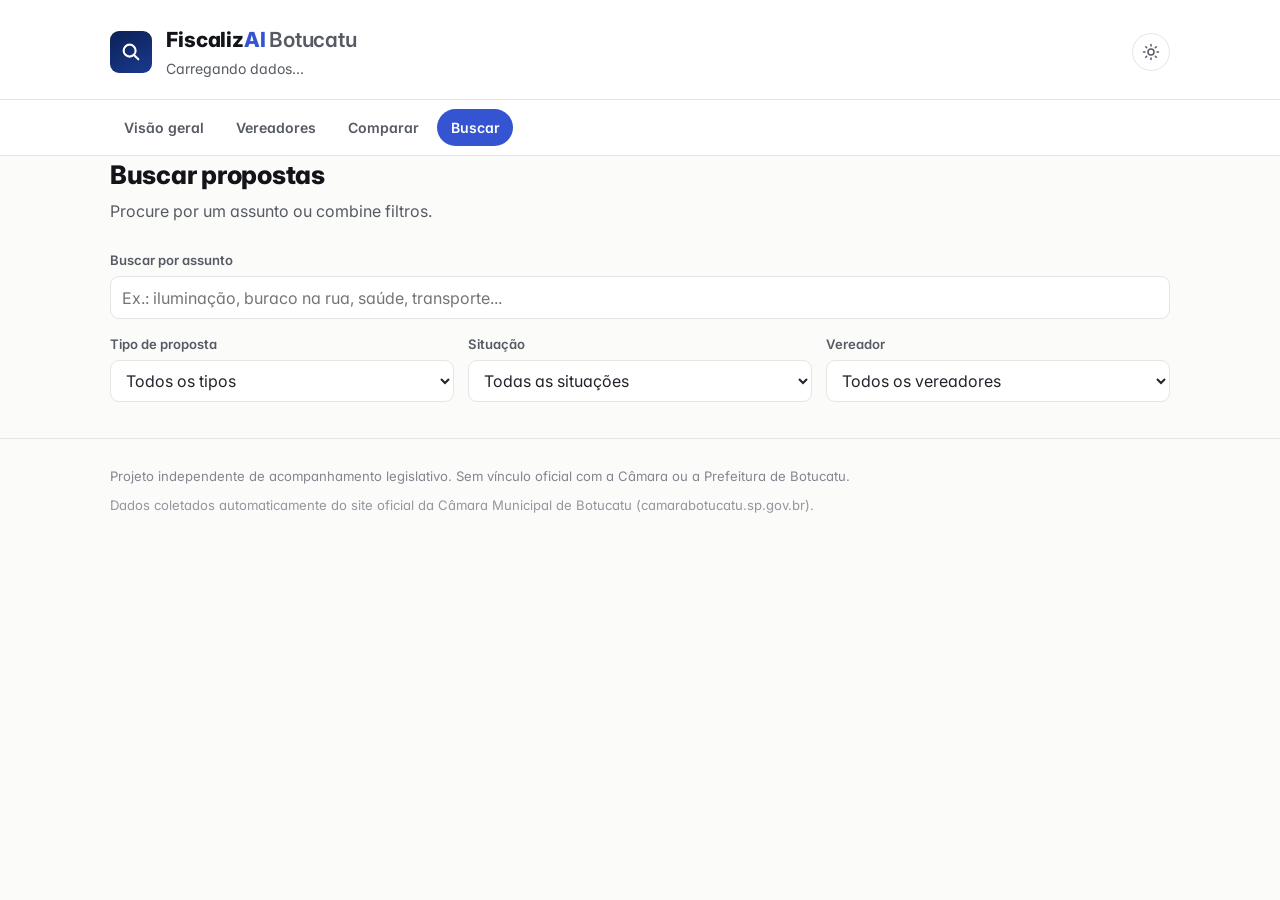
==== commit 1baa1cb8: "Repensa a Visão geral e rebatiza o projeto como FiscalizAI Botucatu Visão geral: os gráficos agregad" ====
--- a/site/buscar.html
+++ b/site/buscar.html
@@ -4,7 +4,7 @@
 <meta charset="utf-8">
 <script>(function(){var t=localStorage.getItem("tema");if(t)document.documentElement.setAttribute("data-theme",t);})();</script>
 <meta name="viewport" content="width=device-width, initial-scale=1">
-<title>Buscar propostas — Câmara de Botucatu em Dados</title>
+<title>Buscar propostas — FiscalizAI Botucatu</title>
 <meta name="description" content="Busque propostas dos vereadores de Botucatu por assunto, tipo, situação ou vereador.">
 <link rel="preconnect" href="https://fonts.googleapis.com">
 <link rel="preconnect" href="https://fonts.gstatic.com" crossorigin>
--- a/site/assets/style.css
+++ b/site/assets/style.css
@@ -1,4 +1,4 @@
-/* Câmara de Botucatu em Dados — ferramenta independente de acompanhamento
+/* FiscalizAI Botucatu — ferramenta independente de acompanhamento
    legislativo. Usa o azul-marinho da Câmara apenas como referência sutil
    (texto/acentos), não como identidade visual copiada - o objetivo é parecer
    um produto de dados moderno, não uma extensão do site institucional. */
@@ -135,16 +135,16 @@
   display: flex;
   align-items: center;
   justify-content: center;
-  font-weight: 800;
-  font-size: 1.05rem;
-  font-family: var(--mono);
-}
+}
+.site-header .brandmark svg { width: 22px; height: 22px; }
 .site-header h1 {
   font-size: 1.3rem;
   margin: 0;
   font-weight: 800;
   color: var(--ink);
 }
+.site-header h1 .marca-ai { color: var(--accent); }
+.site-header h1 .marca-cidade { font-weight: 600; color: var(--text-secondary); }
 .site-header p {
   margin: .2rem 0 0;
   color: var(--text-secondary);
@@ -252,6 +252,20 @@
 .chart-card { padding: 1.25rem; }
 .chart-wrap { position: relative; height: 320px; }
 
+.cta-card {
+  text-align: center;
+  background: var(--accent-soft);
+  border-color: var(--accent);
+  margin: 1.75rem 0 2.5rem;
+  padding: 1.75rem 1.5rem;
+}
+.cta-card p { margin: 0 0 1rem; font-size: 1.05rem; color: var(--ink); font-weight: 600; }
+
+.sobre-secao { max-width: 720px; }
+.sobre-secao p, .sobre-secao li { color: var(--text-secondary); }
+.sobre-secao ul { padding-left: 1.2rem; }
+.sobre-secao li { margin-bottom: .4rem; }
+
 /* ---------- Botões / controles ---------- */
 .btn {
   display: inline-block;
